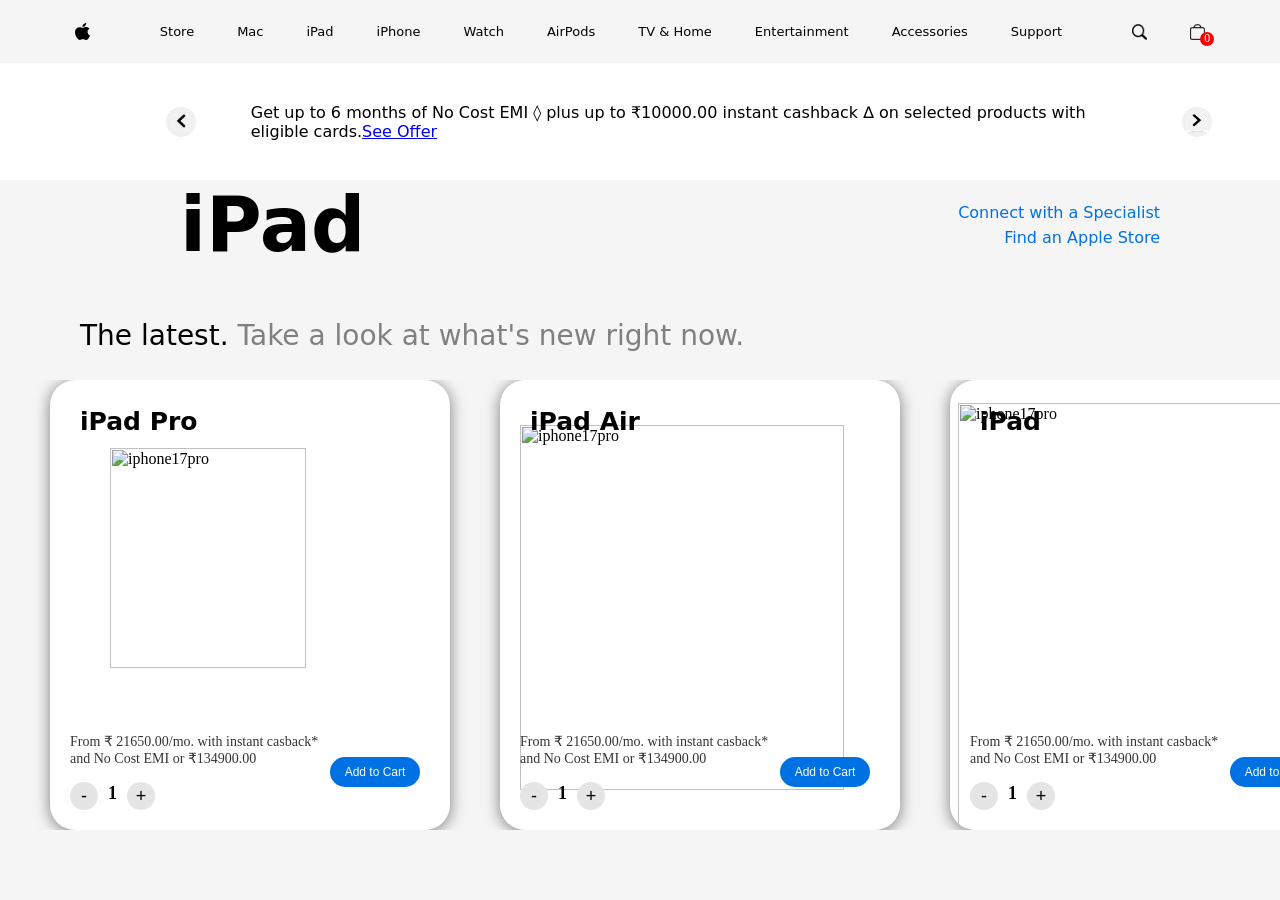
==== ipad.html @ e1708ff3 "initial apple store clone" ====
<html lang="en">
<head>
  <meta charset="UTF-8">
  <meta name="viewport" content="width=device-width, initial-scale=1.0">
  <title>Apple store</title>
  <link rel="stylesheet" href="style.css">
  <script src="script.js"></script>
</head>
<body>

  <div class="home">

    <div class="head_bar">
      <div class="logo">
         <div class="logos"><img src="src\Apple_logo_black.svg"></div>
      </div>
      <div  class="menu">
        <div> Store </div>
        <div  onclick="window.location.href='mac.html'"> Mac </div>
        <div  onclick="window.location.href='ipad.html'"> iPad</div>
        <div  onclick="window.location.href='iPhone.html'">iPhone</div>
        <div  onclick="window.location.href='watch.html'">Watch</div>
        <div  onclick="window.location.href='airpods.html'">AirPods</div>
        <div>TV & Home</div>
        <div>Entertainment</div>
        <div>Accessories</div>
        <div> Support</div>
      </div>
      <div class="icon">
        <div class="sss"><img src="src\search-icon.webp" alt="search logo"></div>
        <div class="cart">
          <img src="src\cart-6930472_1280.png" alt="cart logo">
          <span id="cart_count">0</span>
        </div>
      </div>
    
      
              
              
      

    </div>
    <div class="offer">
      <div class="left_arrow"><button id="left">
        <img src="src\images (2).jpg" alt="">
      </button>
      </div>
      <div>
        <p style="font-family: system-ui, -apple-system, BlinkMacSystemFont, 'Segoe UI', Roboto, Oxygen, Ubuntu, Cantarell, 'Open Sans', 'Helvetica Neue', sans-serif;">Get up to 6 months of No Cost EMI ◊ plus up to ₹10000.00 instant cashback ∆ on selected products with eligible cards.<a href="youtube.com">See Offer</a> </p>
      </div>
      <div class="right_arrow"><button id="right"><img src="src\right-arrow-vector-icon-isolated-260nw-1187746312.webp" alt=""></button>
      </div>
    </div>
    <div class="iphone_stor">
      <div class="iphone_store" style=" ">
        <p style="font-size: 76px; font-weight: bold; font-family: system-ui, -apple-system, BlinkMacSystemFont, 'Segoe UI', Roboto, Oxygen, Ubuntu, Cantarell, 'Open Sans', 'Helvetica Neue', sans-serif; margin-left: 60px; white-space: nowrap;">iPad</p>
      </div>
      <div class="iphone_best">
        
        <div  class="iphone_best_link">
          <a style=" color: #0071e3; font-family: system-ui, -apple-system, BlinkMacSystemFont, 'Segoe UI', Roboto, Oxygen, Ubuntu, Cantarell, 'Open Sans', 'Helvetica Neue', sans-serif; text-decoration: none;" href="https://contactretail.apple.com/Help">Connect with a Specialist</a>
          <a style=" color: #0071e3;  font-family: system-ui, -apple-system, BlinkMacSystemFont, 'Segoe UI', Roboto, Oxygen, Ubuntu, Cantarell, 'Open Sans', 'Helvetica Neue', sans-serif; text-decoration: none;" href="https://www.apple.com/in/retail/"> &nbsp;&nbsp;&nbsp;&nbsp;&nbsp;&nbsp;&nbsp;&nbsp;Find an Apple Store</a>
        </div>
       
      </div>
    </div>
    <div class="lat"><p style="font-weight: 470; font-size: 28px; font-family: system-ui, -apple-system, BlinkMacSystemFont, 'Segoe UI', Roboto, Oxygen, Ubuntu, Cantarell, 'Open Sans', 'Helvetica Neue', sans-serif;">
      The latest. <span style="color: gray; font-family: system-ui, -apple-system, BlinkMacSystemFont, 'Segoe UI', Roboto, Oxygen, Ubuntu, Cantarell, 'Open Sans', 'Helvetica Neue', sans-serif;">Take a look at what's new right now.</span>
    </p></div>
    <div class="iphone_cards_container">
      <div style="background-color: white; box-shadow: 0 2px 15px rgba(0, 0, 0, 0.5);" class="iphone_product_card">
        <div style="color: black ;" class="iphone_product_content">
          <h2 style="font-size: 25px;  " >iPad Pro</h2>
          
        </div>
        <img style="width: 70%; top: 15%; left: 15%;" src="https://media-ik.croma.com/Croma%20Assets/Computers%20Peripherals/Tablets%20and%20iPads/Images/264234_ugiug5.png" alt="iphone17pro">

        <div class="product_bottom">
          <div class="price_section">
            <p class="price">From ₹ 21650.00/mo. with instant casback* <br> and No Cost EMI or ₹134900.00</p>
            <div class="quantity">
              <button onclick="decrease(this)">-</button>
              <span id="qty">1</span>
              <button onclick="increase(this)">+</button>
            </div>
          </div>
          <button class="cart_btn"> Add to Cart</button>
          
        </div>

      </div>
      <div style="background-color: rgb(255, 255, 255); box-shadow: 0 2px 15px rgba(0, 0, 0, 0.5);" class="iphone_product_card">
        <div style="color: black ;" class="iphone_product_content">
          <h2 style="font-size: 25px;  " >iPad Air  </h2>
          
        </div>
        <img style="width: 90%; top: 10%; left: 5%;" src="https://media-ik.croma.com/Croma%20Assets/Computers%20Peripherals/Laptop/Images/314075_0_qi4x15.png" alt="iphone17pro">

        <div class="product_bottom">
          <div class="price_section">
            <p class="price">From ₹ 21650.00/mo. with instant casback* <br> and No Cost EMI or ₹134900.00</p>
            <div class="quantity">
              <button onclick="decrease(this)">-</button>
              <span id="qty">1</span>
              <button onclick="increase(this)">+</button>
            </div>
          </div>
          <button class="cart_btn"> Add to Cart</button>
          
        </div>

      </div>
      <div style="background-color: white; box-shadow: 0 2px 15px rgba(0, 0, 0, 0.5);" class="iphone_product_card">
        <div style="color: black ;" class="iphone_product_content">
          <h2 style="font-size: 25px;  " >iPad  </h2>
          
        </div>
        <img style="width: 100%; top: 5%;  right: -2%;" src="https://media-ik.croma.com/Croma%20Assets/Computers%20Peripherals/Laptop/Images/310935_0_kv5iyk.png" alt="iphone17pro">

        <div class="product_bottom">
          <div class="price_section">
            <p class="price">From ₹ 21650.00/mo. with instant casback* <br> and No Cost EMI or ₹134900.00</p>
            <div class="quantity">
              <button onclick="decrease(this)">-</button>
              <span id="qty">1</span>
              <button onclick="increase(this)">+</button>
            </div>
          </div>
          <button class="cart_btn"> Add to Cart</button>
          
        </div>

      </div>
      <div style="background-color: white; box-shadow: 0 2px 15px rgba(0, 0, 0, 0.5);" class="iphone_product_card">
        <div style="color: black ;" class="iphone_product_content">
          <h2 style="font-size: 25px;  " >iPad mini </h2>
          
        </div>
        <img style="width: 57%; top: 23%; left: 23%;" src="https://media-ik.croma.com/Croma%20Assets/Computers%20Peripherals/Desktops/Images/311751_0_ttp3zi.png?tr=w-600" alt="iphone17pro">

        <div class="product_bottom">
          <div class="price_section">
            <p class="price">From ₹ 21650.00/mo. with instant casback* <br> and No Cost EMI or ₹134900.00</p>
            <div class="quantity">
              <button onclick="decrease(this)">-</button>
              <span id="qty">1</span>
              <button onclick="increase(this)">+</button>
            </div>
          </div>
          <button class="cart_btn"> Add to Cart</button>
          
        </div>

      </div>
      
      
    
  </div>


  
</body>
</html>
---- style.css ----
body{
    margin:0;
    background-color: whitesmoke;
}

.head_bar{
    height:7vh;
    background-color: whitesmoke;
    display:flex;
    align-items:center;
    justify-content:center;
    gap:70px;
    cursor: pointer;
}

.logo{
    display:flex;
    align-items:center;

}

.menu{
    display:flex;
    align-items:center;
    gap:43px;
    font-size:13px;
    font-family:system-ui, sans-serif;
}

.icon{
    display:flex;
    align-items:center;
    gap: 43px;
}
.sss img{
  height: 16px;
  width: 15px;
}
.cart img{
  height: 16px;
  width: 15px;

}

.cart{
  position: relative;
  cursor: pointer;

}
#cart_count{
  position:absolute;
  top: 8px;
  right: -9px;
  width: 14px;
  height: 14px;
  background-color: red;
  color: white;
  border-radius: 50%;
  font-size: 12px;
  display: flex;
  justify-content: center;
  align-items: center;
}
.logos img{
  height: 17px;
  width: 15px;
}


.offer{
  background-color: white;
  height: 13vh;
  align-items: center;
  display: flex;
  padding-left: 13%;
  padding-right: 5%;
  gap: 50px;

  
}
.left_arrow{
  
  height: 40px;
  width: 40px;
}
.right_arrow{

  height: 40px;
  width: 40px;
  display: flex;
}
button{
  border-radius: 50px;
  height: 30px;
  width: 30px;
  padding: 2px;
  margin-top: 5;
  border: 0px;
  
  
}
button img{
  height: 80%;
  width: 85%;
  background-color: white;
  
}
.stor{
  
  height: 35vh;
  display: flex;
  align-items: center;
  gap: 650px;
  
}
.best{
  height: px;
  width: 350px;
  margin-bottom: 0px;
  
  
}

.best_link{
  width: 200px;
  height: 9vh;
  margin-left: 100px;
  margin-top: 5px;
  
}
.product{
  
  height: 40vh;
  display: flex;
  justify-content: space-evenly;
  gap: 25px;
  align-items: center;
  margin-left: 70px;
  overflow-x: auto;
  overflow-y: hidden;
  white-space: nowrap;
  scrollbar-width: none;
 
 
}

.card{
 
  width: 200px;
  height: 40vh;
  display: flex;
  flex-direction: column;
  align-items: center;
  margin-top: 100px;
  
  
}
.card img{
  width: 140px;
  
}
.card p{
  text-align: center;
  font-family: system-ui, -apple-system, BlinkMacSystemFont, 'Segoe UI', Roboto, Oxygen, Ubuntu, Cantarell, 'Open Sans', 'Helvetica Neue', sans-serif;
  font-weight: 500;
  
}
.lat{
  margin-top: 50px;
  width: 900;
  margin-left: 80px;
  

}

.product_card{
  width: 450px;
  height: 520px;
  background-color: black;
  border-radius: 25px;
  position: relative;
  overflow: hidden;
  cursor: pointer;
  transition: 0.3s;
  margin-left: 50px;
  flex-shrink: 0;
}
.product_card:hover{
  transform:scale(1.02);
}
.product_content{
  position: absolute;
  top: 6px;
  left: 30px;
  color: white;
  z-index: 1;

}
.product_content h2{
  font-size: 42px;
  margin-bottom: -9px;
  font-family: system-ui, -apple-system, BlinkMacSystemFont, 'Segoe UI', Roboto, Oxygen, Ubuntu, Cantarell, 'Open Sans', 'Helvetica Neue', sans-serif;
}
.product_content p{
  font-size: 15px;
  margin-bottom: 8px;
  font-family: system-ui, -apple-system, BlinkMacSystemFont, 'Segoe UI', Roboto, Oxygen, Ubuntu, Cantarell, 'Open Sans', 'Helvetica Neue', sans-serif;
  font-weight: 600;
}
product_content span{
  font-size: 18px;
  font-family: system-ui, -apple-system, BlinkMacSystemFont, 'Segoe UI', Roboto, Oxygen, Ubuntu, Cantarell, 'Open Sans', 'Helvetica Neue', sans-serif;
  font-weight: 700;

}
.product_card img{
  position: absolute;
  bottom:-100px;
 
  
}
.cards_container{
  display: flex;
  overflow-x: auto;
  overflow-y: hidden;
  scrollbar-width: none;
  
}
.iphone_stor{
    display:flex;
    justify-content:space-between;
    align-items:center;
    padding:0 120px;
}

.iphone_store p{
    font-size:76px;
    font-weight:bold;
    margin:0;
    white-space:nowrap;
}

.iphone_best{
    text-align:right;
}

.iphone_best_link a{
    color:#0071e3;
    text-decoration:none;
    display:block;
    margin:6px 0;
}
.iphone_product_card{
  width: 400px;
  height: 450px;
  background-color: black;
  border-radius: 25px;
  position: relative;
  overflow: hidden;
  cursor: pointer;
  transition: 0.3s;
  margin-left: 50px;
  flex-shrink: 0;
}
.iphone_product_card:hover{
  transform:scale(1.02);
}
.iphone_product_content{
  position: absolute;
  top: 6px;
  left: 30px;
  color: white;
  z-index: 1;

}
.iphone_product_content h2{
  font-size: 42px;
  margin-bottom: -9px;
  font-family: system-ui, -apple-system, BlinkMacSystemFont, 'Segoe UI', Roboto, Oxygen, Ubuntu, Cantarell, 'Open Sans', 'Helvetica Neue', sans-serif;
}
.iphone_product_content p{
  font-size: 15px;
  margin-bottom: 8px;
  font-family: system-ui, -apple-system, BlinkMacSystemFont, 'Segoe UI', Roboto, Oxygen, Ubuntu, Cantarell, 'Open Sans', 'Helvetica Neue', sans-serif;
  font-weight: 600;
}
.iphone_product_content span{
  font-size: 18px;
  font-family: system-ui, -apple-system, BlinkMacSystemFont, 'Segoe UI', Roboto, Oxygen, Ubuntu, Cantarell, 'Open Sans', 'Helvetica Neue', sans-serif;
  font-weight: 700;

}
.iphone_product_card img{
  position: absolute;
  bottom:-100px;
 
  
}
.iphone_cards_container{
  display: flex;
  overflow-x: auto;
  overflow-y: hidden;
  scrollbar-width: none;
  
}
.product_bottom{
  position: absolute;
  bottom: 20px;
  left: 20px;
  right: 20px;
  display: flex;
  justify-content: space-between;
  align-items: center;
}
.price{
  font-size: 14px;
  color: #353434;
  margin-bottom: 10px;
}
.quantity{
  display: flex;
  align-items:center ;
  gap: 10px;
}
.quantity button{
  width: 28px;
  height: 28px;
  border: none;
  border-radius: 50%;
  background-color: #e5e5e5;
  cursor: pointer;
  font-size: 18px;
}
.quantity span{
  font-size: 18px;
  font-weight: bold;

}
.cart_btn{
  background-color: #0071e3;
  color: white;
  width: 90px;
  border: none;
  padding: 2px 10px;
  border-radius: 30px;
  cursor: pointer;
  font-size: 12px;
  transition: .3s;
  margin-bottom: -10px;
  margin-right: 10px;
  


}
.cart_btn:hover{
  background-color: #3c6d9e;
}
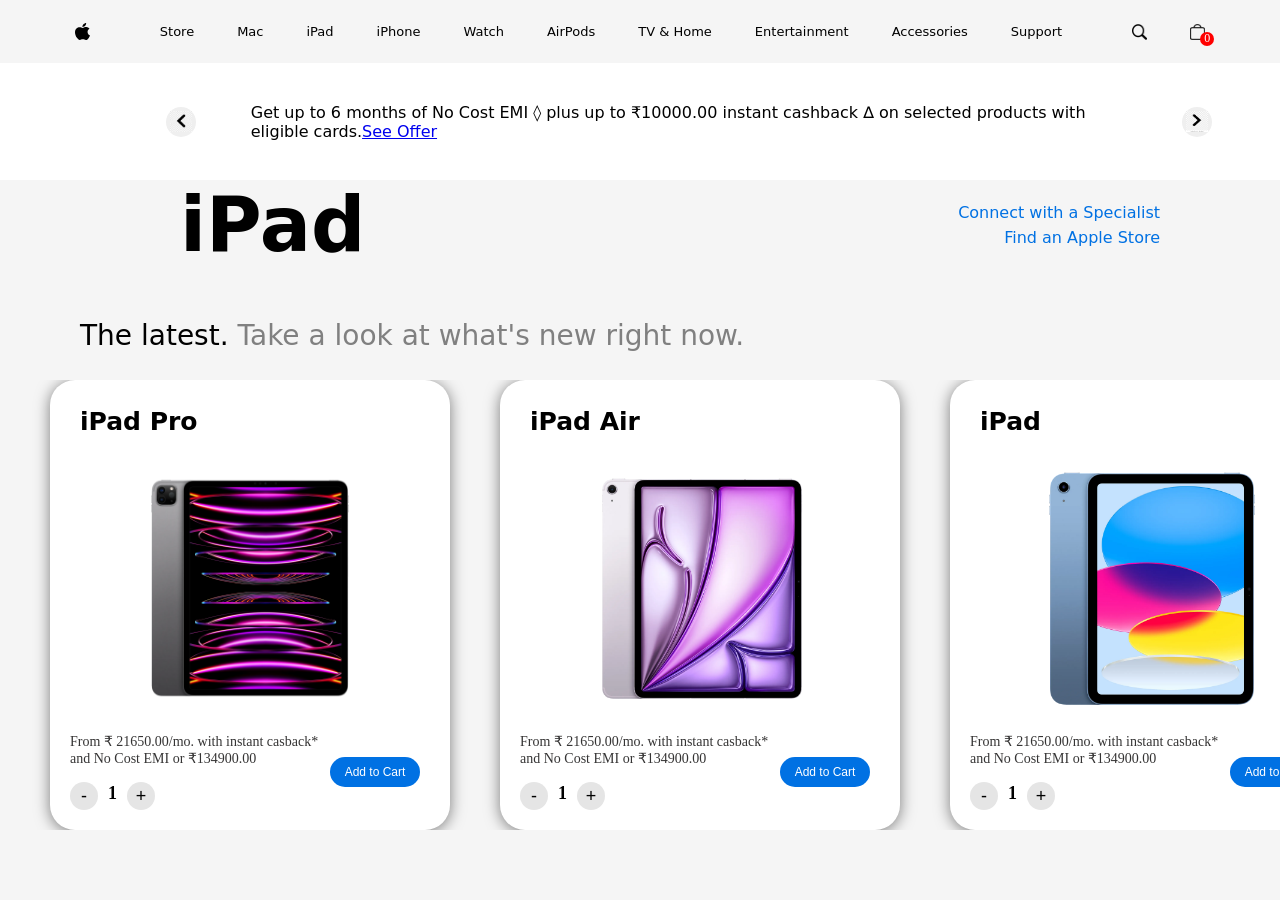
==== commit 93c73aea: "ipad and apple watch pages added" ====
--- a/ipad.html
+++ b/ipad.html
@@ -73,7 +73,7 @@
           <h2 style="font-size: 25px;  " >iPad Pro</h2>
           
         </div>
-        <img style="width: 70%; top: 15%; left: 15%;" src="https://media-ik.croma.com/Croma%20Assets/Computers%20Peripherals/Tablets%20and%20iPads/Images/264234_ugiug5.png" alt="iphone17pro">
+        <img style="width: 70%; top: 15%; left: 15%;" src="src\product-card\ipads\image1.webp" alt="iphone17pro">
 
         <div class="product_bottom">
           <div class="price_section">
@@ -94,7 +94,7 @@
           <h2 style="font-size: 25px;  " >iPad Air  </h2>
           
         </div>
-        <img style="width: 90%; top: 10%; left: 5%;" src="https://media-ik.croma.com/Croma%20Assets/Computers%20Peripherals/Laptop/Images/314075_0_qi4x15.png" alt="iphone17pro">
+        <img style="width: 75%; top: 13%; left: 13%;" src="src\product-card\ipads\image2.webp" alt="iphone17pro">
 
         <div class="product_bottom">
           <div class="price_section">
@@ -115,7 +115,7 @@
           <h2 style="font-size: 25px;  " >iPad  </h2>
           
         </div>
-        <img style="width: 100%; top: 5%;  right: -2%;" src="https://media-ik.croma.com/Croma%20Assets/Computers%20Peripherals/Laptop/Images/310935_0_kv5iyk.png" alt="iphone17pro">
+        <img style="width: 75%; top: 13%;  right: 12%;" src="src\product-card\ipads\image3.webp" alt="iphone17pro">
 
         <div class="product_bottom">
           <div class="price_section">
@@ -136,7 +136,7 @@
           <h2 style="font-size: 25px;  " >iPad mini </h2>
           
         </div>
-        <img style="width: 57%; top: 23%; left: 23%;" src="https://media-ik.croma.com/Croma%20Assets/Computers%20Peripherals/Desktops/Images/311751_0_ttp3zi.png?tr=w-600" alt="iphone17pro">
+        <img style="width: 60%; top: 23%; left: 23%;" src="src\product-card\ipads\image4.webp" alt="iphone17pro">
 
         <div class="product_bottom">
           <div class="price_section">
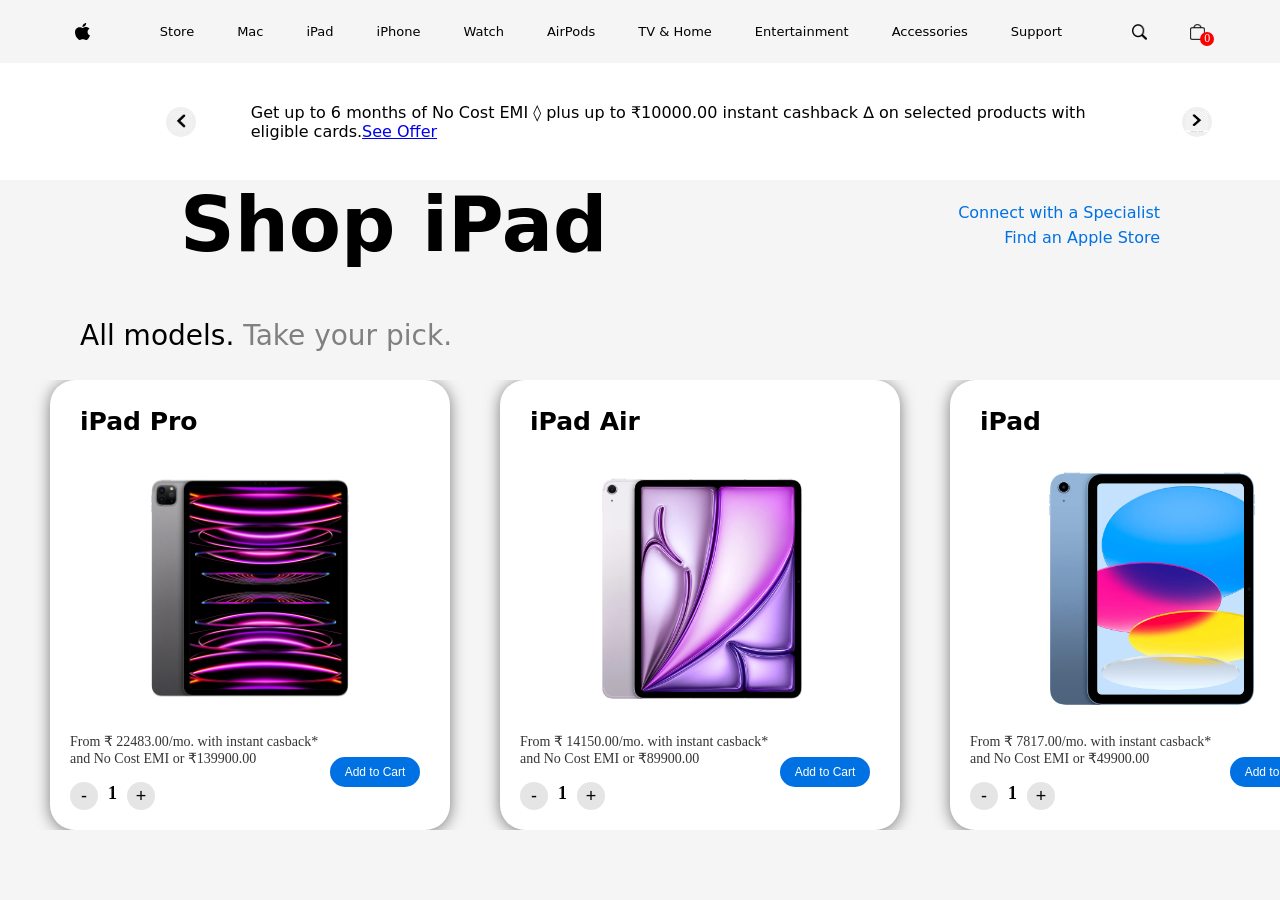
==== commit 19098d5f: "added the pricing details" ====
--- a/ipad.html
+++ b/ipad.html
@@ -53,7 +53,7 @@
     </div>
     <div class="iphone_stor">
       <div class="iphone_store" style=" ">
-        <p style="font-size: 76px; font-weight: bold; font-family: system-ui, -apple-system, BlinkMacSystemFont, 'Segoe UI', Roboto, Oxygen, Ubuntu, Cantarell, 'Open Sans', 'Helvetica Neue', sans-serif; margin-left: 60px; white-space: nowrap;">iPad</p>
+        <p style="font-size: 76px; font-weight: bold; font-family: system-ui, -apple-system, BlinkMacSystemFont, 'Segoe UI', Roboto, Oxygen, Ubuntu, Cantarell, 'Open Sans', 'Helvetica Neue', sans-serif; margin-left: 60px; white-space: nowrap;"> Shop iPad</p>
       </div>
       <div class="iphone_best">
         
@@ -65,7 +65,7 @@
       </div>
     </div>
     <div class="lat"><p style="font-weight: 470; font-size: 28px; font-family: system-ui, -apple-system, BlinkMacSystemFont, 'Segoe UI', Roboto, Oxygen, Ubuntu, Cantarell, 'Open Sans', 'Helvetica Neue', sans-serif;">
-      The latest. <span style="color: gray; font-family: system-ui, -apple-system, BlinkMacSystemFont, 'Segoe UI', Roboto, Oxygen, Ubuntu, Cantarell, 'Open Sans', 'Helvetica Neue', sans-serif;">Take a look at what's new right now.</span>
+      All models. <span style="color: gray; font-family: system-ui, -apple-system, BlinkMacSystemFont, 'Segoe UI', Roboto, Oxygen, Ubuntu, Cantarell, 'Open Sans', 'Helvetica Neue', sans-serif;">Take your pick.</span>
     </p></div>
     <div class="iphone_cards_container">
       <div style="background-color: white; box-shadow: 0 2px 15px rgba(0, 0, 0, 0.5);" class="iphone_product_card">
@@ -77,7 +77,7 @@
 
         <div class="product_bottom">
           <div class="price_section">
-            <p class="price">From ₹ 21650.00/mo. with instant casback* <br> and No Cost EMI or ₹134900.00</p>
+            <p class="price">From ₹ 22483.00/mo. with instant casback* <br> and No Cost EMI or ₹139900.00</p>
             <div class="quantity">
               <button onclick="decrease(this)">-</button>
               <span id="qty">1</span>
@@ -98,7 +98,7 @@
 
         <div class="product_bottom">
           <div class="price_section">
-            <p class="price">From ₹ 21650.00/mo. with instant casback* <br> and No Cost EMI or ₹134900.00</p>
+            <p class="price">From ₹ 14150.00/mo. with instant casback* <br> and No Cost EMI or ₹89900.00</p>
             <div class="quantity">
               <button onclick="decrease(this)">-</button>
               <span id="qty">1</span>
@@ -119,7 +119,7 @@
 
         <div class="product_bottom">
           <div class="price_section">
-            <p class="price">From ₹ 21650.00/mo. with instant casback* <br> and No Cost EMI or ₹134900.00</p>
+            <p class="price">From ₹ 7817.00/mo. with instant casback* <br> and No Cost EMI or ₹49900.00</p>
             <div class="quantity">
               <button onclick="decrease(this)">-</button>
               <span id="qty">1</span>
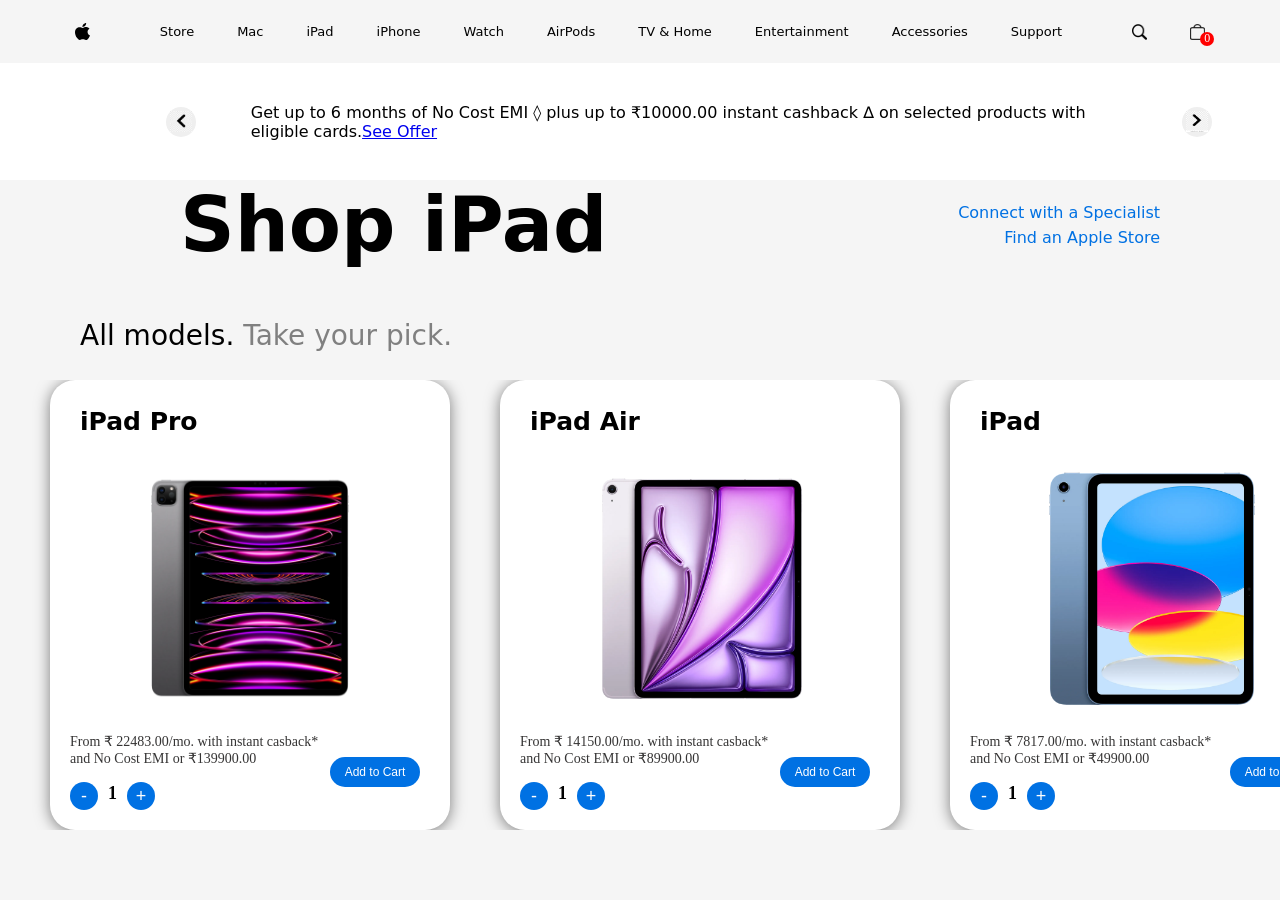
==== commit 819db816: "cart page  is added" ====
--- a/ipad.html
+++ b/ipad.html
@@ -4,7 +4,7 @@
   <meta name="viewport" content="width=device-width, initial-scale=1.0">
   <title>Apple store</title>
   <link rel="stylesheet" href="style.css">
-  <script src="script.js"></script>
+  
 </head>
 <body>
 
@@ -15,7 +15,7 @@
          <div class="logos"><img src="src\Apple_logo_black.svg"></div>
       </div>
       <div  class="menu">
-        <div> Store </div>
+        <div  onclick="window.location.href='index.html'"> Store </div>
         <div  onclick="window.location.href='mac.html'"> Mac </div>
         <div  onclick="window.location.href='ipad.html'"> iPad</div>
         <div  onclick="window.location.href='iPhone.html'">iPhone</div>
@@ -28,7 +28,7 @@
       </div>
       <div class="icon">
         <div class="sss"><img src="src\search-icon.webp" alt="search logo"></div>
-        <div class="cart">
+        <div class="cart"  onclick="window.location.href='cart.html'">
           <img src="src\cart-6930472_1280.png" alt="cart logo">
           <span id="cart_count">0</span>
         </div>
@@ -84,7 +84,12 @@
               <button onclick="increase(this)">+</button>
             </div>
           </div>
-          <button class="cart_btn"> Add to Cart</button>
+          <button class="cart_btn"  onclick="addToCart(
+            'iPad Pro ',
+            139900,
+            'src/product-card/ipads/image1.webp',
+            this
+            )" > Add to Cart</button>
           
         </div>
 
@@ -105,7 +110,12 @@
               <button onclick="increase(this)">+</button>
             </div>
           </div>
-          <button class="cart_btn"> Add to Cart</button>
+          <button class="cart_btn" onclick="addToCart(
+            'iPad Air ',
+            89900,
+            'src/product-card/ipads/image2.webp',
+            this
+            )" > Add to Cart</button>
           
         </div>
 
@@ -126,7 +136,12 @@
               <button onclick="increase(this)">+</button>
             </div>
           </div>
-          <button class="cart_btn"> Add to Cart</button>
+          <button class="cart_btn"  onclick="addToCart(
+            'iPad ',
+            49900,
+            'src/product-card/ipads/image3.webp',
+            this
+            )" > Add to Cart</button>
           
         </div>
 
@@ -147,7 +162,12 @@
               <button onclick="increase(this)">+</button>
             </div>
           </div>
-          <button class="cart_btn"> Add to Cart</button>
+          <button class="cart_btn"  onclick="addToCart(
+            'iPad mini ',
+            134900,
+            'src/product-card/ipads/image4.webp',
+            this
+            )" > Add to Cart</button>
           
         </div>
 
@@ -158,6 +178,6 @@
   </div>
 
 
-  
+  <script src="script.js"></script>
 </body>
 </html>
--- a/style.css
+++ b/style.css
@@ -327,9 +327,10 @@
   height: 28px;
   border: none;
   border-radius: 50%;
-  background-color: #e5e5e5;
+  background-color: #0071e3;
   cursor: pointer;
   font-size: 18px;
+  color: white;
 }
 .quantity span{
   font-size: 18px;
@@ -354,4 +355,5 @@
 }
 .cart_btn:hover{
   background-color: #3c6d9e;
-}+}
+
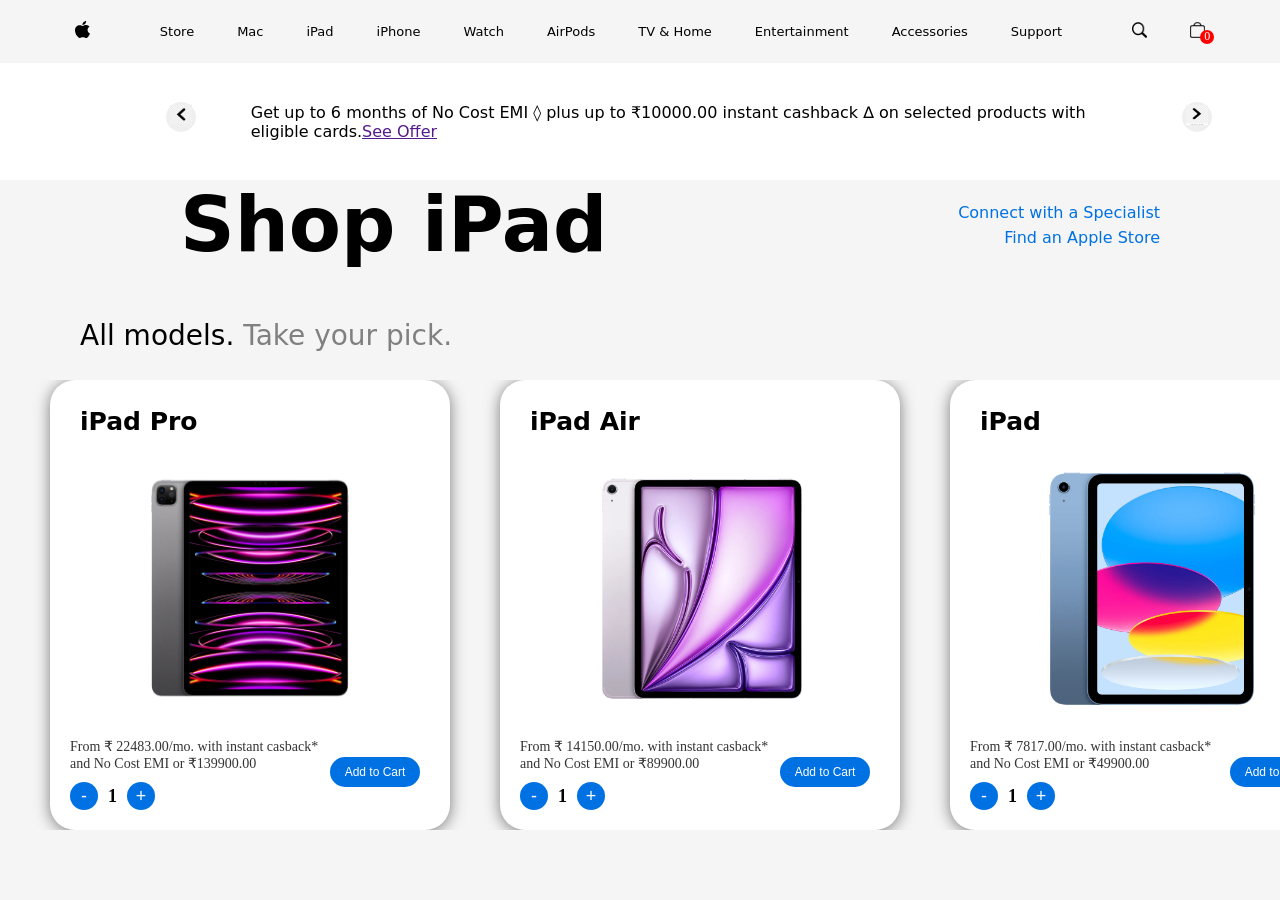
==== commit 9913284f: "excess white space removed" ====
--- a/ipad.html
+++ b/ipad.html
@@ -1,3 +1,4 @@
+<!DOCTYPE html>
 <html lang="en">
 <head>
   <meta charset="UTF-8">
@@ -46,13 +47,13 @@
       </button>
       </div>
       <div>
-        <p style="font-family: system-ui, -apple-system, BlinkMacSystemFont, 'Segoe UI', Roboto, Oxygen, Ubuntu, Cantarell, 'Open Sans', 'Helvetica Neue', sans-serif;">Get up to 6 months of No Cost EMI ◊ plus up to ₹10000.00 instant cashback ∆ on selected products with eligible cards.<a href="youtube.com">See Offer</a> </p>
+        <p style="font-family: system-ui, -apple-system, BlinkMacSystemFont, 'Segoe UI', Roboto, Oxygen, Ubuntu, Cantarell, 'Open Sans', 'Helvetica Neue', sans-serif;">Get up to 6 months of No Cost EMI ◊ plus up to ₹10000.00 instant cashback ∆ on selected products with eligible cards.<a href="">See Offer</a> </p>
       </div>
       <div class="right_arrow"><button id="right"><img src="src\right-arrow-vector-icon-isolated-260nw-1187746312.webp" alt=""></button>
       </div>
     </div>
     <div class="iphone_stor">
-      <div class="iphone_store" style=" ">
+      <div class="iphone_store" >
         <p style="font-size: 76px; font-weight: bold; font-family: system-ui, -apple-system, BlinkMacSystemFont, 'Segoe UI', Roboto, Oxygen, Ubuntu, Cantarell, 'Open Sans', 'Helvetica Neue', sans-serif; margin-left: 60px; white-space: nowrap;"> Shop iPad</p>
       </div>
       <div class="iphone_best">
--- a/style.css
+++ b/style.css
@@ -1,5 +1,11 @@
-body{
+*{
+    box-sizing:border-box;
+}
+
+html, body{
     margin:0;
+    max-width:100%;
+    overflow-x:hidden;
     background-color: whitesmoke;
 }
 
@@ -167,7 +173,7 @@
 }
 .lat{
   margin-top: 50px;
-  width: 900;
+  max-width: 900px;
   margin-left: 80px;
   
 
@@ -357,3 +363,154 @@
   background-color: #3c6d9e;
 }
 
+
+
+@media (max-width: 900px) {
+
+  .head_bar{
+    height:auto;
+    flex-direction:column;
+    gap:10px;
+    padding:12px 0;
+  }
+
+  .menu{
+    gap:18px;
+    overflow-x:auto;
+    white-space:nowrap;
+    max-width:100%;
+    padding:0 15px;
+    justify-content:flex-start;
+    scrollbar-width:none;
+  }
+  .menu::-webkit-scrollbar{ display:none; }
+
+  .icon{ gap:25px; }
+
+  .offer{
+    flex-direction:column;
+    height:auto;
+    padding:20px 6%;
+    text-align:center;
+    gap:15px;
+  }
+  .offer p{ font-size:13px !important; }
+
+  .stor{
+    flex-direction:column;
+    height:auto;
+    gap:20px !important;
+    text-align:center;
+    padding:30px 0;
+  }
+  .store p{
+    font-size:42px !important;
+    margin-left:0 !important;
+    text-align:center;
+  }
+  .best{
+    width:90% !important;
+    margin:0 auto !important;
+  }
+  .best p{ font-size:18px !important; }
+  .best_link{
+    margin-left:0 !important;
+    display:flex;
+    flex-direction:column;
+    gap:10px;
+    align-items:center;
+    height:auto;
+  }
+  .best_link a{ margin:0 !important; }
+
+  .product{
+    margin-left:0;
+    padding:0 15px;
+    gap:15px;
+    height:auto;
+    justify-content:flex-start;
+  }
+  .card{
+    width:110px;
+    height:auto;
+    margin-top:20px !important;
+    flex-shrink:0;
+  }
+  .card img{ width:85px; }
+  .card p{ font-size:14px; }
+
+  .lat{
+    margin-left:15px !important;
+    margin-top:30px;
+    max-width:calc(100% - 30px) !important;
+  }
+  .lat p{ font-size:20px !important; max-width:100%; }
+
+  .product_card{
+    width:280px;
+    height:340px;
+    margin-left:15px;
+  }
+  .product_content h2{ font-size:24px !important; }
+  .product_content p{ font-size:12px !important; }
+  .product_content span{ font-size:14px !important; }
+
+  .iphone_stor{
+    flex-direction:column;
+    padding:20px 6% !important;
+    text-align:center;
+    gap:12px;
+  }
+  .iphone_store p{
+    font-size:32px !important;
+    margin-left:0 !important;
+    white-space:normal !important;
+    text-align:center;
+  }
+  .iphone_best{ text-align:center; }
+  .iphone_best_link a{
+    display:block;
+    margin:6px auto !important;
+    text-align:center;
+  }
+
+  .iphone_product_card{
+    width:260px;
+    height:340px;
+    margin-left:15px;
+  }
+  .iphone_product_content{ left:20px; }
+  .iphone_product_content h2{ font-size:20px !important; }
+
+  .product_bottom{
+    flex-direction:column;
+    align-items:flex-start;
+    gap:10px;
+    left:15px;
+    right:15px;
+    bottom:15px;
+  }
+  .price{ font-size:12px; }
+  .cart_btn{ margin-right:0; margin-bottom:0; }
+}
+
+@media (max-width: 480px) {
+
+  .logo, .logos img{ height:15px; }
+  .menu{ gap:14px; font-size:11px; }
+
+  .store p{ font-size:32px !important; }
+  .best p{ font-size:15px !important; }
+
+  .card{ width:90px; }
+  .card img{ width:65px; }
+  .card p{ font-size:12px; }
+
+  .product_card{ width:230px; height:300px; }
+  .product_content h2{ font-size:19px !important; }
+
+  .iphone_store p{ font-size:26px !important; }
+  .iphone_product_card{ width:220px; height:300px; }
+  .iphone_product_content h2{ font-size:17px !important; }
+  .price{ font-size:11px; }
+}
